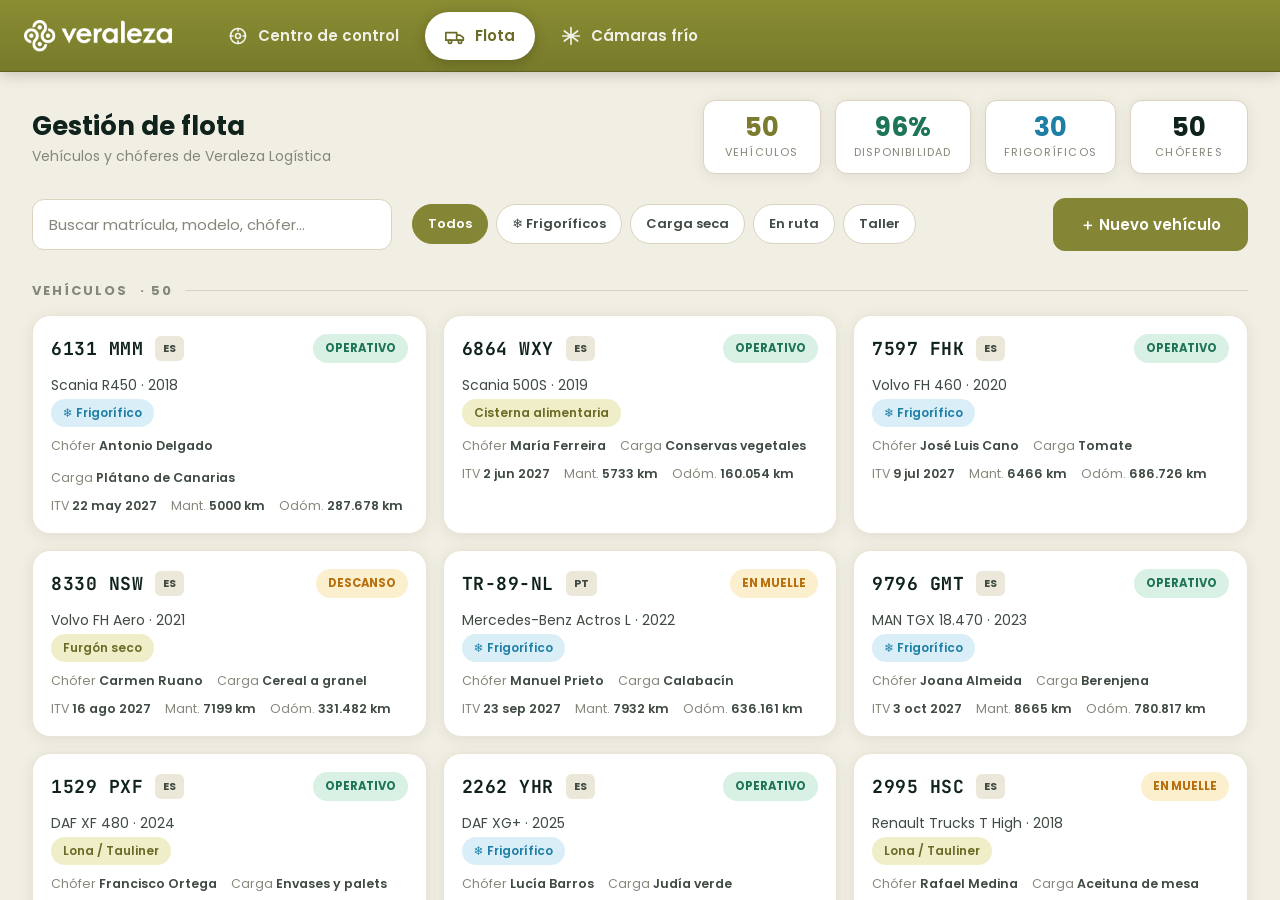
==== flota.html @ 8a2f92d0 "first commit" ====
<!doctype html>
<html lang="es">
<head>
  <meta charset="utf-8">
  <meta name="viewport" content="width=device-width, initial-scale=1">
  <title>VeraTrack · Flota</title>
  <link rel="icon" type="image/png" href="assets/img/logo.png">
  <link rel="preconnect" href="https://fonts.googleapis.com">
  <link rel="preconnect" href="https://fonts.gstatic.com" crossorigin>
  <link href="https://fonts.googleapis.com/css2?family=Poppins:wght@400;500;600;700&family=JetBrains+Mono:wght@500;600;700&display=swap" rel="stylesheet">
  <link rel="stylesheet" href="assets/css/demo.css">
</head>
<body>

  <header class="topbar">
    <a class="brand" href="index.html">
      <img class="brand-banner" src="assets/img/logoBANNER-96.png" alt="Veraleza" width="445" height="96">
    </a>
    <nav class="nav">
      <a href="index.html">
        <svg viewBox="0 0 24 24" fill="none" stroke="currentColor" stroke-width="2" stroke-linecap="round" stroke-linejoin="round"><circle cx="12" cy="12" r="9"/><circle cx="12" cy="12" r="3"/><path d="M12 3v3M12 18v3M3 12h3M18 12h3"/></svg>
        <span>Centro de control</span>
      </a>
      <a href="flota.html" class="active">
        <svg viewBox="0 0 24 24" fill="none" stroke="currentColor" stroke-width="2" stroke-linecap="round" stroke-linejoin="round"><path d="M1 8h13v9H1zM14 11h4l4 3v3h-8z"/><circle cx="6" cy="19" r="2"/><circle cx="18" cy="19" r="2"/></svg>
        <span>Flota</span>
      </a>
      <a href="camaras.html">
        <svg viewBox="0 0 24 24" fill="none" stroke="currentColor" stroke-width="2" stroke-linecap="round" stroke-linejoin="round"><path d="M12 2v20M4 6l16 12M20 6L4 18M2 12h20"/></svg>
        <span>Cámaras frío</span>
      </a>
    </nav>
  </header>

  <main class="page-body">
    <div class="page-head">
      <div>
        <h1>Gestión de flota</h1>
        <div class="sub">Vehículos y chóferes de Veraleza Logística</div>
      </div>
      <div class="spacer"></div>
      <div class="kpis">
        <div class="kpi k-brand"><div class="v" id="sTotal">–</div><div class="l">Vehículos</div></div>
        <div class="kpi k-ok"><div class="v" id="sDisp">–</div><div class="l">Disponibilidad</div></div>
        <div class="kpi k-cold"><div class="v" id="sFrigo">–</div><div class="l">Frigoríficos</div></div>
        <div class="kpi"><div class="v" id="sDrivers">–</div><div class="l">Chóferes</div></div>
      </div>
    </div>

    <div class="page-head" style="margin-bottom:8px">
      <input type="search" class="search" id="search" style="max-width:360px" placeholder="Buscar matrícula, modelo, chófer…">
      <div class="chips" id="chips" style="margin-top:0">
        <button class="chip active" data-f="all">Todos</button>
        <button class="chip" data-f="frigo">❄ Frigoríficos</button>
        <button class="chip" data-f="seco">Carga seca</button>
        <button class="chip" data-f="ruta">En ruta</button>
        <button class="chip" data-f="taller">Taller</button>
      </div>
      <div class="spacer"></div>
      <button class="btn primary" id="btnNew" style="flex:none;padding:14px 26px">＋ Nuevo vehículo</button>
    </div>

    <div class="section-title">Vehículos <span id="truckCount"></span></div>
    <div class="truck-grid" id="truckGrid"></div>

    <div class="section-title">Chóferes <span id="driverCount"></span></div>
    <div class="driver-grid" id="driverGrid"></div>
  </main>

  <!-- Modal nuevo vehículo -->
  <div class="modal-back" id="modalNew">
    <div class="modal">
      <h3>Alta de vehículo</h3>
      <div class="form-grid">
        <div class="field"><label>Matrícula</label><input id="fPlate" placeholder="0000 XXX"></div>
        <div class="field"><label>Modelo</label>
          <select id="fModel"></select>
        </div>
        <div class="field"><label>Tipo de semirremolque</label>
          <select id="fType">
            <option value="frigo">Frigorífico</option>
            <option value="lona">Lona / Tauliner</option>
            <option value="furgon">Furgón seco</option>
            <option value="cisterna">Cisterna alimentaria</option>
          </select>
        </div>
        <div class="field"><label>Chófer asignado</label><select id="fDriver"></select></div>
        <div class="field full"><label>Carga habitual</label><input id="fCargo" placeholder="Cítricos, plátano, tomate…"></div>
      </div>
      <div class="actions">
        <button class="btn" id="btnCancel">Cancelar</button>
        <button class="btn primary" id="btnSave">Guardar vehículo</button>
      </div>
    </div>
  </div>

  <!-- Modal detalle vehículo -->
  <div class="modal-back" id="modalDetail">
    <div class="modal" id="modalDetailBody"></div>
  </div>

  <div class="toast" id="toast"></div>

  <script src="assets/js/data.js"></script>
  <script src="assets/js/flota.js"></script>
</body>
</html>
---- assets/css/demo.css ----
/* ══════════════════════════════════════════════════════════════
   VeraTrack DEMO FERIA — Sistema de diseño (tema claro)
   Paleta corporativa Veraleza · blancos, cremas y verdes
   ══════════════════════════════════════════════════════════════ */

:root {
  /* Marca Veraleza */
  --olive-700: #6A6B27;
  --olive-600: #7A7B2E;
  --olive-500: #848635;
  --olive-400: #A8AA5F;
  --olive-300: #C6C98A;
  --olive-200: #DDE1B2;
  --olive-100: #EFEEC8;
  --verde-app: #8E8B30;          /* verde original de VeraTrack */
  --cream-50:  #FCFBF7;
  --cream-100: #F5F2E8;
  --cream-200: #EBE7D9;
  --cream-300: #D8D3C2;

  /* Verdes Veraleza (gama fría) */
  --vera-900: #0E3D30;
  --vera-700: #1E7556;
  --vera-500: #3AAE83;
  --vera-200: #C9ECDD;
  --vera-100: #E5F5EC;

  /* Superficies claras (mismos nombres que el tema original) */
  --bg-0: #F1EEE3;               /* fondo de página (crema) */
  --bg-1: #FFFFFF;               /* tarjetas */
  --bg-2: #FAF8F0;               /* sub-superficies */
  --bg-3: #ECE8DA;               /* hover / pistas de gauge */
  --line: #EAE5D6;
  --line-strong: #D9D3C0;

  --text: #10221C;
  --text-2: #3E4A42;
  --text-3: #83887A;

  /* Semánticos (paleta VeraFact) */
  --ok:      #1E7556;
  --ok-soft: #D9F0E4;
  --warn:      #B8700F;
  --warn-soft: #FCEFCE;
  --err:      #B0342C;
  --err-soft: #FADBDB;
  --info:      #1F5F8B;
  --info-soft: #DEEEFA;
  --cold:      #1E7FA6;
  --cold-soft: #D9EEF7;

  --r-sm: 8px;  --r: 12px;  --r-lg: 18px;  --r-pill: 999px;
  --sh-card: 0 2px 14px rgba(70, 51, 31, .09);
  --sh-pop:  0 14px 44px rgba(70, 51, 31, .22);

  --font: 'Poppins', system-ui, sans-serif;
  --mono: 'JetBrains Mono', ui-monospace, Consolas, monospace;

  --topbar-h: 72px;
}

* { margin: 0; padding: 0; box-sizing: border-box; }
html, body { height: 100%; }
body {
  font-family: var(--font);
  background: var(--bg-0);
  color: var(--text);
  overflow: hidden;
  -webkit-tap-highlight-color: transparent;
  user-select: none;
}
button { font-family: inherit; cursor: pointer; }

/* ══════════ Barra superior (verde corporativo, como VeraTrack) ══════════ */
.topbar {
  height: var(--topbar-h);
  display: flex; align-items: center; gap: 24px;
  padding: 0 24px;
  background: linear-gradient(180deg, #8B8D33, #767A2A);
  border-bottom: 1px solid #5F6222;
  box-shadow: 0 2px 14px rgba(70, 60, 20, .25);
  position: relative; z-index: 1200;
}
.brand { display: flex; align-items: center; text-decoration: none; }
.brand .brand-banner {
  height: 32px; width: auto;
  filter: brightness(0) invert(1);   /* logo corporativo en blanco sobre la barra verde */
}

.nav { display: flex; gap: 6px; margin-left: 12px; }
.nav a {
  display: flex; align-items: center; gap: 10px;
  padding: 12px 20px; border-radius: var(--r-pill);
  color: rgba(255,255,255,.88); text-decoration: none;
  font-size: 15px; font-weight: 600;
  transition: background .25s, color .25s;
  min-height: 48px;
}
.nav a svg { width: 20px; height: 20px; flex: none; }
.nav a:hover { background: rgba(255,255,255,.16); color: #fff; }
.nav a.active {
  background: #fff; color: var(--olive-700);
  box-shadow: 0 2px 12px rgba(40, 40, 10, .28);
}

.topbar-right { margin-left: auto; display: flex; align-items: center; gap: 18px; }
.live-pill {
  display: flex; align-items: center; gap: 10px;
  padding: 10px 18px; border-radius: var(--r-pill);
  background: rgba(255,255,255,.16); border: 1px solid rgba(255,255,255,.35);
  font-size: 13px; font-weight: 700; letter-spacing: 1.5px; color: #fff;
}
.live-dot { width: 10px; height: 10px; border-radius: 50%; background: #8FE7B8; animation: pulse 1.6s infinite; }
@keyframes pulse {
  0%   { box-shadow: 0 0 0 0 rgba(143,231,184,.6); }
  70%  { box-shadow: 0 0 0 10px rgba(143,231,184,0); }
  100% { box-shadow: 0 0 0 0 rgba(143,231,184,0); }
}
.clock { font-family: var(--mono); font-size: 20px; font-weight: 600; color: rgba(255,255,255,.92); min-width: 96px; text-align: right; }

/* ══════════ KPIs ══════════ */
.kpis { display: flex; gap: 14px; }
.kpi {
  min-width: 118px; padding: 12px 18px;
  background: var(--bg-1); border: 1px solid var(--line-strong);
  border-radius: var(--r); text-align: center;
  box-shadow: var(--sh-card);
}
.kpi .v { font-size: 26px; font-weight: 700; font-variant-numeric: tabular-nums; line-height: 1.1; color: var(--text); }
.kpi .l { font-size: 11px; color: var(--text-3); text-transform: uppercase; letter-spacing: 1.2px; margin-top: 2px; }
.kpi.k-ok .v { color: var(--ok); }
.kpi.k-warn .v { color: var(--warn); }
.kpi.k-err .v { color: var(--err); }
.kpi.k-cold .v { color: var(--cold); }
.kpi.k-brand .v { color: var(--olive-600); }

/* KPIs dentro de la barra verde: tarjetas blancas sólidas con valores intensos */
.topbar .kpi {
  background: #fff; border-color: rgba(60, 60, 20, .25);
  box-shadow: 0 2px 10px rgba(40, 40, 10, .28);
  padding: 9px 18px; min-width: 112px;
}
.topbar .kpi .l { color: #6E7263; }

/* ══════════ Layout mapa ══════════ */
.map-wrap { position: relative; height: calc(100dvh - var(--topbar-h)); }
#map { position: absolute; inset: 0; background: var(--bg-0); }
.leaflet-container { font-family: var(--font); background: #AAD3DF; }   /* agua OSM */

/* Clusters de vehículos (mismo estilo que VeraTrack) */
.leaflet-cluster-icon .cluster-wrap { position: relative; display: inline-block; }
.leaflet-cluster-icon .cluster-badge {
  width: 32px; height: 32px; line-height: 32px;
  border-radius: 50%; text-align: center;
  font-weight: 600; font-size: 14px; color: #fff;
  background: var(--verde-app);
  box-shadow: 0 2px 6px rgba(0, 0, 0, .25);
  border: 2px solid rgba(255, 255, 255, .85);
  box-sizing: border-box;
}
.leaflet-cluster-icon .cluster-alert {
  position: absolute; top: -6px; right: -6px;
  width: 18px; height: 18px; line-height: 18px;
  border-radius: 50%; text-align: center;
  background: #dc3545; color: #fff;
  font-weight: 800; font-size: 12px;
  box-shadow: 0 1px 4px rgba(0, 0, 0, .35);
}
.leaflet-control-attribution { background: rgba(255,255,255,.75) !important; color: var(--text-3) !important; }
.leaflet-control-attribution a { color: var(--text-2) !important; }
.leaflet-control-zoom a {
  background: #fff !important; color: var(--text) !important;
  border-color: var(--line-strong) !important;
  width: 44px !important; height: 44px !important; line-height: 44px !important; font-size: 22px !important;
}
/* dejar sitio al panel lateral flotante */
.leaflet-bottom.leaflet-left { left: 404px; }
@media (max-width: 760px) { .leaflet-bottom.leaflet-left { left: 0; } }

/* Panel lateral flotante */
.side-panel {
  position: absolute; top: 20px; left: 20px; bottom: 20px;
  width: 384px; z-index: 1000;
  display: flex; flex-direction: column;
  /* Opaco a propósito: un backdrop-filter aquí obliga al navegador a volver a
     desenfocar el mapa en CADA fotograma mientras los camiones se mueven. */
  background: #FDFCF7;
  border: 1px solid var(--line-strong);
  border-radius: var(--r-lg);
  box-shadow: var(--sh-card);
  overflow: hidden;
  transition: transform .35s ease;
}
.side-panel.hidden { transform: translateX(calc(-100% - 28px)); }
.panel-head { padding: 18px 18px 12px; border-bottom: 1px solid var(--line); }
.panel-title { display: flex; align-items: baseline; justify-content: space-between; margin-bottom: 12px; }
.panel-title h2 { font-size: 17px; font-weight: 700; }
.panel-title .count { font-size: 13px; color: var(--text-3); font-weight: 500; }
.search {
  width: 100%; padding: 13px 16px;
  background: var(--bg-1); border: 1px solid var(--line-strong); border-radius: var(--r);
  color: var(--text); font-family: inherit; font-size: 15px; outline: none;
}
.search::placeholder { color: var(--text-3); }
.search:focus { border-color: var(--olive-500); box-shadow: 0 0 0 3px rgba(132,134,53,.15); }

.chips { display: flex; gap: 8px; margin-top: 12px; flex-wrap: wrap; }
.chip {
  padding: 9px 15px; border-radius: var(--r-pill);
  background: var(--bg-1); border: 1px solid var(--line-strong);
  color: var(--text-2); font-size: 13px; font-weight: 600;
  min-height: 40px;
  transition: all .2s;
}
.chip:hover { color: var(--text); border-color: var(--olive-400); }
.chip.active { background: var(--olive-500); border-color: var(--olive-500); color: #fff; }
.chip.chip-alert.active { background: var(--err); border-color: var(--err); }

.vlist { flex: 1; overflow-y: auto; padding: 10px; }
.vlist::-webkit-scrollbar { width: 8px; }
.vlist::-webkit-scrollbar-thumb { background: var(--cream-300); border-radius: 4px; }

.vcard {
  position: relative;
  display: grid; grid-template-columns: 44px 1fr auto; gap: 12px; align-items: center;
  padding: 13px 14px; margin-bottom: 8px;
  background: var(--bg-1); border: 1px solid var(--line);
  border-radius: var(--r); cursor: pointer;
  transition: border-color .2s, background .2s;
}
.vcard:hover { border-color: var(--olive-400); background: var(--cream-50); }
.vcard.selected { border-color: var(--olive-500); background: var(--cream-50); box-shadow: 0 0 0 1px var(--olive-500); }
.vcard.alerting { border-color: rgba(176,52,44,.55); }
/* El halo late con opacity (se compone en GPU) en vez de con box-shadow,
   que obligaría a repintar la tarjeta en cada fotograma, siempre. */
.vcard.alerting::after {
  content: ''; position: absolute; inset: -4px; z-index: -1;
  border-radius: 16px; background: rgba(176,52,44,.18);
  pointer-events: none; animation: cardAlert 1.4s infinite;
}
@keyframes cardAlert { 0%, 100% { opacity: 0; } 50% { opacity: 1; } }
.vcard .vicon {
  width: 44px; height: 44px; border-radius: 12px;
  display: flex; align-items: center; justify-content: center;
  background: var(--cream-100); font-size: 20px;
}
.vcard .vicon svg { width: 26px; height: 26px; }
.vcard .vmain { min-width: 0; }
.vcard .vplate { font-family: var(--mono); font-weight: 700; font-size: 15px; letter-spacing: .5px; }
.vcard .vsub { font-size: 12px; color: var(--text-3); white-space: nowrap; overflow: hidden; text-overflow: ellipsis; }
.vcard .vdata { text-align: right; }
.vcard .vspeed { font-size: 17px; font-weight: 700; font-variant-numeric: tabular-nums; }
.vcard .vspeed small { font-size: 11px; color: var(--text-3); font-weight: 500; }
.vcard .vtemp { font-size: 12.5px; font-weight: 600; font-variant-numeric: tabular-nums; color: var(--cold); }
.vcard .vtemp.hot { color: var(--err); }
.vcard .vstopped { font-size: 12px; color: var(--text-3); font-weight: 600; }

/* Marcadores de vehículo — el furgón de perfil de VeraTrack.
   (posición interpolada por JS, sin transition CSS)
   Verde = en ruta (contacto dado) · rojo = parado o en alerta, igual que en la
   app real; la alerta añade la insignia "!" y el latido rojo. */
.veh-marker { will-change: transform; }
.veh-marker .veh-face {
  width: 100%; height: 100%;
  transform-origin: center bottom;
  transition: transform .35s ease;   /* el volteo al cambiar de sentido */
}
.veh-marker .veh-img {
  width: 100%; height: 100%;
  background: url(../img/van-verde.png) center/contain no-repeat;
}
.veh-marker.stopped .veh-img,
.veh-marker.alert   .veh-img { background-image: url(../img/van-rojo.png); }
/* Sin filter en el estado normal: un drop-shadow sobre 50 iconos que se mueven
   15 veces por segundo obliga a re-rasterizar cada uno en cada fotograma.
   Se mantiene solo en alerta y en el seleccionado, 1-3 furgones como mucho. */
.veh-marker.alert .veh-img { filter: drop-shadow(0 0 5px rgba(176,52,44,.9)); }
.veh-marker.sel   .veh-img { filter: drop-shadow(0 2px 4px rgba(45, 40, 15, .55)); }
.veh-marker .ring {
  position: absolute; left: 50%; bottom: 0;
  width: 44px; height: 44px; margin: 0 0 -22px -22px;
  border-radius: 50%; border: 2px solid var(--err); opacity: 0;
}
.veh-marker.alert .ring { animation: ringPulse 1.4s infinite; }
@keyframes ringPulse {
  0% { transform: scale(.45); opacity: .9; }
  100% { transform: scale(1.25); opacity: 0; }
}
/* Insignia de alerta, como en VeraTrack (siempre en el DOM, oculta si no toca:
   así el HTML del icono es constante y basta con cambiarle la clase) */
.veh-marker .veh-badge {
  display: none;
  position: absolute; top: -7px; right: -7px;
  width: 16px; height: 16px; line-height: 15px;
  border-radius: 50%; text-align: center;
  background: #dc3545; color: #fff;
  font-weight: 800; font-size: 11px;
  box-shadow: 0 1px 3px rgba(0, 0, 0, .35);
}
.veh-marker.alert .veh-badge { display: block; }

/* Popup Leaflet */
.leaflet-popup-content-wrapper {
  background: #fff; color: var(--text);
  border: 1px solid var(--line-strong); border-radius: var(--r);
  box-shadow: var(--sh-pop); font-family: var(--font);
}
.leaflet-popup-tip { background: #fff; }
.leaflet-popup-content { margin: 14px 16px; }

/* Ficha de vehículo (drawer inferior derecha) */
.veh-detail {
  position: absolute; right: 20px; bottom: 20px; z-index: 1000;
  width: 400px; max-height: calc(100% - 40px);
  background: #FDFCF7;                       /* opaco: ver nota en .side-panel */
  border: 1px solid var(--line-strong); border-radius: var(--r-lg);
  box-shadow: var(--sh-pop);
  overflow: hidden auto;
  transform: translateY(calc(100% + 28px)); transition: transform .35s ease;
}
.veh-detail.open { transform: translateY(0); }
.vd-head { display: flex; align-items: center; gap: 14px; padding: 18px 20px 14px; border-bottom: 1px solid var(--line); }
.vd-plate { font-family: var(--mono); font-size: 22px; font-weight: 700; letter-spacing: 1px; }
.vd-flag { font-size: 11px; font-weight: 700; padding: 4px 8px; border-radius: 6px; background: var(--cream-200); color: var(--text-2); }
.vd-state { margin-left: auto; font-size: 12.5px; font-weight: 700; padding: 7px 13px; border-radius: var(--r-pill); }
.vd-state.ok { background: var(--ok-soft); color: var(--ok); }
.vd-state.stop { background: var(--cream-200); color: var(--text-2); }
.vd-state.alert { background: var(--err-soft); color: var(--err); }
.vd-close {
  background: var(--cream-200); border: none; color: var(--text-2);
  width: 40px; height: 40px; border-radius: 50%; font-size: 18px;
}
.vd-body { padding: 16px 20px 20px; }
.vd-grid { display: grid; grid-template-columns: 1fr 1fr; gap: 10px; margin-bottom: 14px; }
.vd-cell { background: var(--bg-2); border: 1px solid var(--line); border-radius: var(--r); padding: 12px 14px; }
.vd-cell .l { font-size: 10.5px; color: var(--text-3); text-transform: uppercase; letter-spacing: 1px; }
.vd-cell .v { font-size: 19px; font-weight: 700; font-variant-numeric: tabular-nums; margin-top: 2px; }
.vd-cell .v small { font-size: 12px; color: var(--text-3); font-weight: 500; white-space: nowrap; }
.vd-cell.wide { grid-column: 1 / -1; }
.vd-cell .v.cold { color: var(--cold); } .vd-cell .v.hot { color: var(--err); }
.vd-spark { width: 100%; height: 56px; margin-top: 6px; }
.vd-actions { display: flex; gap: 10px; }
.btn {
  flex: 1; display: flex; align-items: center; justify-content: center; gap: 9px;
  padding: 14px 18px; border-radius: var(--r); border: 1px solid var(--line-strong);
  background: var(--bg-1); color: var(--text); font-size: 15px; font-weight: 600;
  min-height: 50px; transition: all .2s;
}
.btn:hover { border-color: var(--olive-400); }
.btn.primary { background: var(--olive-500); border-color: var(--olive-500); color: #fff; }
.btn.primary:hover { background: var(--olive-600); }
.btn.primary.following { background: var(--err); border-color: var(--err); }

/* Feed de eventos */
.event-feed {
  position: absolute; right: 20px; top: 20px; z-index: 999;
  width: 400px; max-height: 42%;
  display: flex; flex-direction: column; gap: 8px;
  pointer-events: none;
}
.event {
  display: flex; gap: 12px; align-items: flex-start;
  padding: 13px 16px; border-radius: var(--r);
  background: #FDFCF7;                       /* opaco: ver nota en .side-panel */
  border: 1px solid var(--line-strong);
  box-shadow: var(--sh-card);
  font-size: 13.5px; line-height: 1.4;
  animation: eventIn .4s ease;
  pointer-events: auto;
}
@keyframes eventIn { from { opacity: 0; transform: translateX(30px); } }
.event .dot { width: 9px; height: 9px; border-radius: 50%; margin-top: 5px; flex: none; }
.event.info .dot { background: var(--info); }
.event.ok .dot { background: var(--ok); }
.event.alert .dot { background: var(--err); box-shadow: 0 0 8px rgba(176,52,44,.7); }
.event.alert { border-color: rgba(176,52,44,.45); background: #FFF7F6; }
.event .etime { margin-left: auto; font-family: var(--mono); font-size: 11px; color: var(--text-3); flex: none; }

/* Botón replegar panel */
.panel-toggle {
  position: absolute; top: 20px; left: 20px; z-index: 1001;
  width: 48px; height: 48px; border-radius: 50%;
  background: var(--olive-500); border: none; color: #fff; font-size: 20px;
  box-shadow: var(--sh-card);
  opacity: 0; pointer-events: none; transition: opacity .3s;
}
.panel-toggle.show { opacity: 1; pointer-events: auto; }

/* Pantalla de carga */
.loader {
  position: fixed; inset: 0; z-index: 3000;
  background: var(--cream-100);
  display: flex; flex-direction: column; align-items: center; justify-content: center; gap: 26px;
  transition: opacity .6s;
}
.loader.done { opacity: 0; pointer-events: none; }
.loader img { height: 88px; animation: loaderSpin 2.4s ease-in-out infinite; }
@keyframes loaderSpin { 50% { transform: rotate(180deg) scale(1.06); } }
.loader .ltxt { font-size: 15px; color: var(--text-2); letter-spacing: 2px; text-transform: uppercase; }
.loader .lbar { width: 280px; height: 6px; background: var(--cream-300); border-radius: 3px; overflow: hidden; }
.loader .lbar i { display: block; height: 100%; width: 0%; background: var(--olive-500); border-radius: 3px; transition: width .3s; }

/* ══════════ Páginas de contenido (flota / cámaras) ══════════ */
.page-body {
  height: calc(100dvh - var(--topbar-h));
  overflow-y: auto;
  padding: 28px 32px 48px;
}
.page-body::-webkit-scrollbar { width: 10px; }
.page-body::-webkit-scrollbar-thumb { background: var(--cream-300); border-radius: 5px; }

.page-head { display: flex; align-items: center; gap: 20px; margin-bottom: 24px; flex-wrap: wrap; }
.page-head h1 { font-size: 26px; font-weight: 700; }
.page-head .sub { color: var(--text-3); font-size: 14px; }
.page-head .spacer { flex: 1; }

.section-title {
  font-size: 13px; font-weight: 700; letter-spacing: 2px; text-transform: uppercase;
  color: var(--text-3); margin: 30px 0 14px;
  display: flex; align-items: center; gap: 12px;
}
.section-title::after { content: ''; flex: 1; height: 1px; background: var(--line-strong); }

/* Tarjetas flota */
.truck-grid { display: grid; grid-template-columns: repeat(auto-fill, minmax(330px, 1fr)); gap: 16px; }
.truck-card {
  background: var(--bg-1); border: 1px solid var(--line);
  border-radius: var(--r-lg); padding: 18px;
  box-shadow: var(--sh-card);
  cursor: pointer; transition: border-color .2s, transform .2s, box-shadow .2s;
}
.truck-card:hover { border-color: var(--olive-400); transform: translateY(-2px); box-shadow: 0 6px 22px rgba(70,51,31,.14); }
.tc-top { display: flex; align-items: center; gap: 12px; margin-bottom: 12px; }
.tc-plate { font-family: var(--mono); font-size: 18px; font-weight: 700; letter-spacing: .5px; }
.tc-badge {
  margin-left: auto; font-size: 11.5px; font-weight: 700;
  padding: 6px 12px; border-radius: var(--r-pill);
}
.tc-badge.ok { background: var(--ok-soft); color: var(--ok); }
.tc-badge.stop { background: var(--warn-soft); color: var(--warn); }
.tc-badge.taller { background: var(--err-soft); color: var(--err); }
.tc-model { font-size: 14px; color: var(--text-2); margin-bottom: 3px; }
.tc-meta { font-size: 12.5px; color: var(--text-3); display: flex; gap: 14px; flex-wrap: wrap; margin-top: 10px; }
.tc-meta b { color: var(--text-2); font-weight: 600; }
.tc-type {
  display: inline-flex; align-items: center; gap: 7px;
  font-size: 12px; font-weight: 600; color: var(--olive-700);
  background: var(--olive-100); border-radius: var(--r-pill); padding: 5px 12px;
}
.tc-type.frio { color: var(--cold); background: var(--cold-soft); }

/* Tarjetas chóferes */
.driver-grid { display: grid; grid-template-columns: repeat(auto-fill, minmax(350px, 1fr)); gap: 16px; }
.driver-card {
  background: var(--bg-1); border: 1px solid var(--line); border-radius: var(--r-lg);
  padding: 18px; display: flex; gap: 14px; align-items: center;
  box-shadow: var(--sh-card);
  cursor: pointer; transition: border-color .2s;
}
.driver-card:hover { border-color: var(--olive-400); }
.avatar {
  width: 54px; height: 54px; border-radius: 50%; flex: none;
  display: flex; align-items: center; justify-content: center;
  font-weight: 700; font-size: 18px; color: #fff;
}
.driver-card .dmain { min-width: 0; flex: 1; }
.driver-card .dname { font-weight: 600; font-size: 15.5px; }
.driver-card .dsub { font-size: 12px; color: var(--text-3); margin-top: 2px; white-space: nowrap; overflow: hidden; text-overflow: ellipsis; }
.driver-card .dstate { font-size: 11.5px; font-weight: 700; padding: 5px 11px; border-radius: var(--r-pill); flex: none; }
.driver-card .dstate.ok { background: var(--ok-soft); color: var(--ok); }
.driver-card .dstate.rest { background: var(--warn-soft); color: var(--warn); }
.driver-card .dstate.off { background: var(--cream-200); color: var(--text-2); }

/* Tabla genérica */
.tbl { width: 100%; border-collapse: collapse; background: var(--bg-1); border: 1px solid var(--line); border-radius: var(--r-lg); overflow: hidden; }
.tbl th { text-align: left; font-size: 11.5px; text-transform: uppercase; letter-spacing: 1px; color: var(--text-3); padding: 14px 16px; border-bottom: 1px solid var(--line-strong); }
.tbl td { padding: 13px 16px; font-size: 14px; border-bottom: 1px solid var(--line); }

/* Modal */
.modal-back {
  position: fixed; inset: 0; z-index: 2000;
  background: rgba(60, 55, 30, .38); backdrop-filter: blur(6px);
  display: flex; align-items: center; justify-content: center;
  opacity: 0; pointer-events: none; transition: opacity .3s;
}
.modal-back.open { opacity: 1; pointer-events: auto; }
.modal {
  width: min(560px, 92vw); max-height: 88dvh; overflow-y: auto;
  background: var(--bg-1); border: 1px solid var(--line-strong);
  border-radius: var(--r-lg); box-shadow: var(--sh-pop);
  padding: 26px 28px;
  transform: translateY(24px) scale(.97); transition: transform .3s;
}
.modal-back.open .modal { transform: none; }
.modal h3 { font-size: 20px; margin-bottom: 18px; }
.form-grid { display: grid; grid-template-columns: 1fr 1fr; gap: 14px; }
.form-grid .full { grid-column: 1 / -1; }
.field label { display: block; font-size: 12px; color: var(--text-3); margin-bottom: 6px; font-weight: 600; }
.field input, .field select {
  width: 100%; padding: 13px 14px; font-family: inherit; font-size: 15px;
  background: var(--cream-50); color: var(--text);
  border: 1px solid var(--line-strong); border-radius: var(--r); outline: none;
}
.field input:focus, .field select:focus { border-color: var(--olive-500); box-shadow: 0 0 0 3px rgba(132,134,53,.15); }
.modal .actions { display: flex; gap: 12px; margin-top: 22px; }

/* Toast */
.toast {
  position: fixed; bottom: 28px; left: 50%; transform: translate(-50%, 90px);
  z-index: 2500; padding: 15px 26px; border-radius: var(--r-pill);
  background: var(--olive-600); color: #fff; font-weight: 600; font-size: 15px;
  box-shadow: var(--sh-pop); transition: transform .35s ease;
}
.toast.show { transform: translate(-50%, 0); }

/* ══════════ Cámaras frigoríficas ══════════ */
.cam-grid { display: grid; grid-template-columns: repeat(auto-fill, minmax(370px, 1fr)); gap: 18px; }
.cam-card {
  background: var(--bg-1); border: 1px solid var(--line);
  border-radius: var(--r-lg); padding: 20px;
  box-shadow: var(--sh-card);
  position: relative; overflow: hidden;
  transition: border-color .3s;
}
.cam-card.warn { border-color: rgba(184,112,15,.5); }
.cam-card.alert { border-color: rgba(176,52,44,.6); }
/* Late con opacity (GPU) en lugar de con box-shadow (repintado continuo) */
.cam-card.alert::before {
  content: ''; position: absolute; inset: 0; z-index: 0;
  border-radius: inherit; background: rgba(176,52,44,.10);
  pointer-events: none; animation: camAlert 1.6s infinite;
}
.cam-card > * { position: relative; z-index: 1; }
@keyframes camAlert { 0%, 100% { opacity: 0; } 50% { opacity: 1; } }
.cam-head { display: flex; align-items: flex-start; gap: 10px; margin-bottom: 6px; }
.cam-name { font-size: 16.5px; font-weight: 700; line-height: 1.25; }
.cam-zone { font-size: 12px; color: var(--text-3); }
.cam-state { margin-left: auto; font-size: 11px; font-weight: 700; letter-spacing: 1px; padding: 6px 12px; border-radius: var(--r-pill); flex: none; }
.cam-state.ok { background: var(--ok-soft); color: var(--ok); }
.cam-state.warn { background: var(--warn-soft); color: var(--warn); }
.cam-state.alert { background: var(--err-soft); color: var(--err); }

.cam-main { display: flex; align-items: center; gap: 20px; margin: 14px 0 8px; }
.gauge { position: relative; width: 128px; height: 128px; flex: none; }
.gauge svg { transform: rotate(-90deg); }
.gauge .gv {
  position: absolute; inset: 0; display: flex; flex-direction: column;
  align-items: center; justify-content: center;
}
.gauge .gt { font-size: 25px; font-weight: 700; font-variant-numeric: tabular-nums; line-height: 1; }
.gauge .gs { font-size: 10.5px; color: var(--text-3); margin-top: 4px; }
.cam-side { flex: 1; display: grid; gap: 9px; }
.cam-row { display: flex; justify-content: space-between; font-size: 13px; }
.cam-row .k { color: var(--text-3); }
.cam-row .v { font-weight: 600; font-variant-numeric: tabular-nums; }
.cam-row .v.ok { color: var(--ok); } .cam-row .v.warn { color: var(--warn); } .cam-row .v.err { color: var(--err); }
.cam-chart { width: 100%; height: 74px; margin-top: 10px; }
.cam-foot { display: flex; align-items: center; gap: 10px; margin-top: 12px; font-size: 12px; color: var(--text-3); }
.cam-foot .comp { display: flex; align-items: center; gap: 7px; font-weight: 600; }
.comp-dot { position: relative; width: 8px; height: 8px; border-radius: 50%; background: var(--cream-300); flex: none; }
.comp-dot.on { background: var(--vera-500); box-shadow: 0 0 6px rgba(58,174,131,.7); }
.comp-dot.on::after {
  content: ''; position: absolute; inset: 0; border-radius: 50%;
  box-shadow: 0 0 0 3px rgba(58,174,131,.45);
  animation: dotPulse 2s infinite;
}
/* transform + opacity: se compone en GPU, no repinta */
@keyframes dotPulse {
  0%   { transform: scale(.6); opacity: .9; }
  100% { transform: scale(1.7); opacity: 0; }
}

.alert-banner {
  display: none; align-items: center; gap: 14px;
  background: var(--err-soft); border: 1px solid rgba(176,52,44,.45);
  border-radius: var(--r); padding: 15px 20px; margin-bottom: 20px;
  font-size: 15px; font-weight: 600; color: #7C231D;
}
.alert-banner.show { display: flex; animation: eventIn .4s ease; }
.alert-banner .icon { font-size: 22px; color: var(--err); }

.alert-log { background: var(--bg-1); border: 1px solid var(--line); border-radius: var(--r-lg); overflow: hidden; box-shadow: var(--sh-card); }
.alert-log .row { display: flex; gap: 14px; align-items: center; padding: 13px 18px; border-bottom: 1px solid var(--line); font-size: 13.5px; }
.alert-log .row:last-child { border-bottom: none; }
.alert-log .tm { font-family: var(--mono); font-size: 12px; color: var(--text-3); flex: none; width: 62px; }

/* Responsive básico */
@media (max-width: 1100px) {
  .kpis { display: none; }
  .side-panel { width: 320px; }
  .veh-detail, .event-feed { width: 330px; }
}
@media (max-width: 760px) {
  .topbar { gap: 10px; padding: 0 14px; }
  .brand .brand-sub { display: none; }
  .nav a span { display: none; }
  .side-panel { left: 10px; right: 10px; width: auto; bottom: auto; max-height: 46%; }
  .event-feed { display: none; }
  .veh-detail { left: 10px; right: 10px; width: auto; }
  .page-body { padding: 18px 14px 40px; }
}
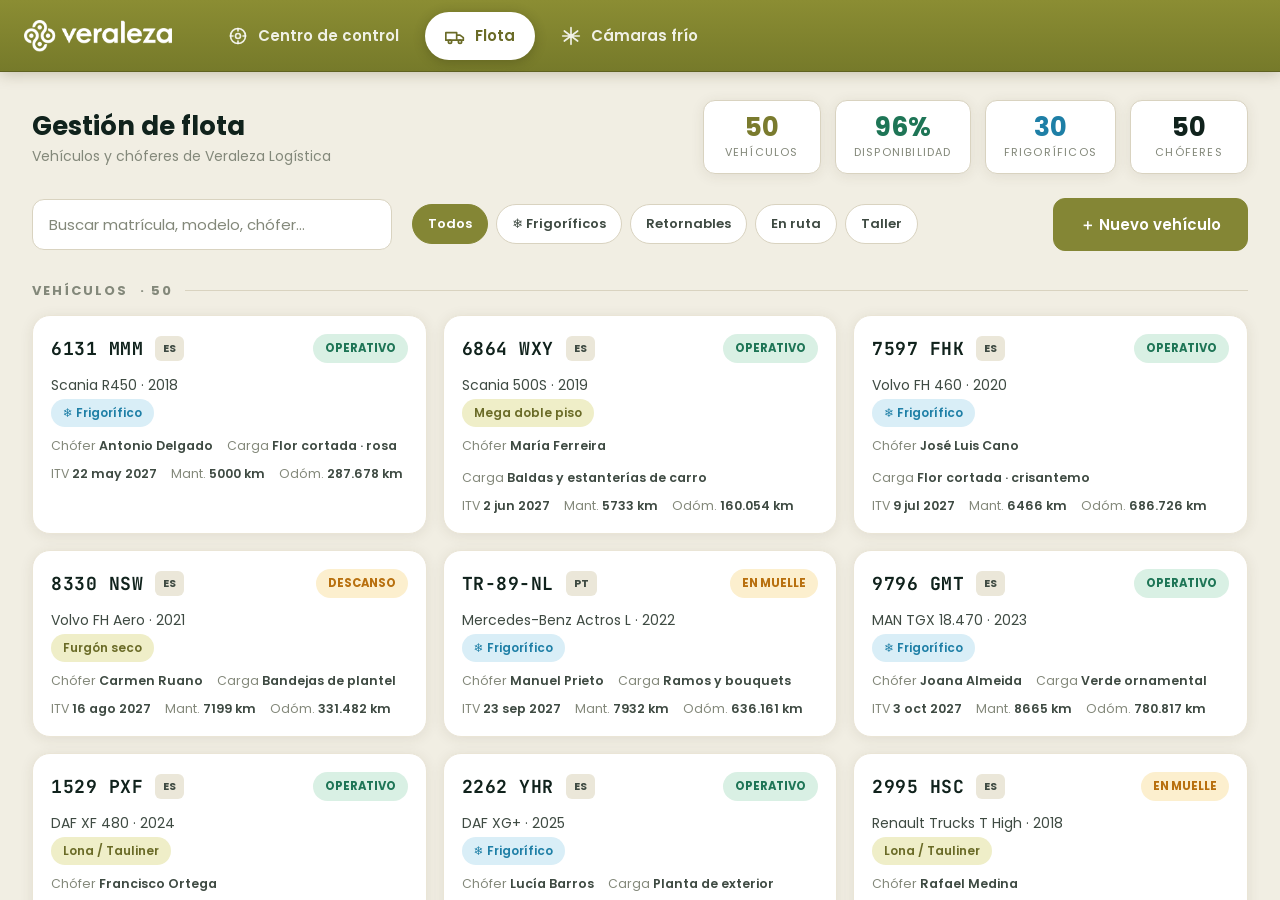
==== commit 6c7596d2: "Implementar trackeador automático y actualizar descripciones de cámaras y tipos de semirremolque" ====
--- a/flota.html
+++ b/flota.html
@@ -52,7 +52,7 @@
       <div class="chips" id="chips" style="margin-top:0">
         <button class="chip active" data-f="all">Todos</button>
         <button class="chip" data-f="frigo">❄ Frigoríficos</button>
-        <button class="chip" data-f="seco">Carga seca</button>
+        <button class="chip" data-f="seco">Retornables</button>
         <button class="chip" data-f="ruta">En ruta</button>
         <button class="chip" data-f="taller">Taller</button>
       </div>
@@ -79,13 +79,13 @@
         <div class="field"><label>Tipo de semirremolque</label>
           <select id="fType">
             <option value="frigo">Frigorífico</option>
+            <option value="mega">Mega doble piso</option>
             <option value="lona">Lona / Tauliner</option>
             <option value="furgon">Furgón seco</option>
-            <option value="cisterna">Cisterna alimentaria</option>
           </select>
         </div>
         <div class="field"><label>Chófer asignado</label><select id="fDriver"></select></div>
-        <div class="field full"><label>Carga habitual</label><input id="fCargo" placeholder="Cítricos, plátano, tomate…"></div>
+        <div class="field full"><label>Carga habitual</label><input id="fCargo" placeholder="Flor cortada, planta en maceta, retornables…"></div>
       </div>
       <div class="actions">
         <button class="btn" id="btnCancel">Cancelar</button>
--- a/assets/css/demo.css
+++ b/assets/css/demo.css
@@ -177,6 +177,69 @@
 .leaflet-bottom.leaflet-left { left: 404px; }
 @media (max-width: 760px) { .leaflet-bottom.leaflet-left { left: 0; } }
 
+/* ══════════ Vista de satélite ══════════
+   El fondo del contenedor se ve mientras cargan los tiles y por debajo del
+   mar: el azul claro de OSM canta demasiado bajo una foto aérea. */
+.leaflet-container.base-sat { background: #0A1721; }
+
+/* Las carreteras se dejan tal cual las sirve Esri. Aquí hubo un
+   filter: contrast() sobre esa capa para darles más punch y hubo que
+   quitarlo: medido con los camiones moviéndose, pasaba de 1 a 48 fotogramas
+   de cada 240 por encima de 20 ms — un 20 % de tirones. Lo mismo la otra
+   idea, pintar la capa de carreteras dos veces para opacarlas (37 de 240).
+   Sobre la foto ya destacan solas: las autovías van en naranja y las
+   nacionales en blanco, que es justo lo que no tiene el terreno.
+
+   Los rótulos de ciudades van a media opacidad (se pone en main.js, con la
+   capa): orientan, pero sin que sus líneas de provincia compitan con las vías. */
+
+/* Sobre la foto, el verde del furgón se confunde con el campo (el rojo de
+   parado/alerta no: contra este terreno canta solo). Así que en satélite el
+   cuerpo va en azul — `van-azul.png` es el mismo furgón de la app con el tono
+   girado y el logo intacto en blanco; en la vista Mapa se sigue usando el
+   verde de siempre.
+
+   Se cambia la imagen y no se recolorea con `filter: hue-rotate()`: eso
+   obligaría a re-rasterizar los 50 iconos en cada fotograma mientras ruedan
+   (misma razón que la nota de .veh-marker más abajo). Un PNG distinto no
+   cuesta nada.
+
+   El rojo se vuelve a poner después y con más peso: si no, esta regla, que
+   lleva una clase más, se lo comería. */
+.leaflet-container.base-sat .veh-marker .veh-img { background-image: url(../img/van-azul.png); }
+.leaflet-container.base-sat .veh-marker.stopped .veh-img,
+.leaflet-container.base-sat .veh-marker.alert   .veh-img { background-image: url(../img/van-rojo.png); }
+
+/* Sobre la foto el furgón verde se camufla con el campo. Se le pone un halo
+   claro detrás: un óvalo que se pinta una vez con el marcador, no un
+   drop-shadow — ese hay que re-rasterizarlo en cada fotograma y son 50
+   (misma razón que la nota de .veh-marker más abajo). */
+.leaflet-container.base-sat .veh-marker::before {
+  content: ''; position: absolute; left: 50%; top: 50%;
+  width: 42px; height: 24px; margin: -12px 0 0 -21px;
+  border-radius: 50%;
+  background: radial-gradient(ellipse at center,
+    rgba(255, 252, 238, .5) 0%, rgba(255, 252, 238, .24) 44%, rgba(255, 252, 238, 0) 70%);
+}
+
+/* Interruptor de vista — dos pastillas grandes para el dedo, en la esquina
+   de abajo a la izquierda junto al zoom (el CSS de arriba ya aparta esa
+   esquina del panel lateral). */
+.vt-baseswitch {
+  display: flex; gap: 4px; padding: 4px;
+  background: #FDFCF7;                       /* opaco: ver nota en .side-panel */
+  border: 1px solid var(--line-strong);
+  border-radius: var(--r-pill);
+  box-shadow: var(--sh-card);
+}
+.vt-baseswitch button {
+  border: none; background: transparent;
+  font-family: var(--font); font-size: 14px; font-weight: 600;
+  color: var(--text-2); padding: 0 20px; height: 40px;
+  border-radius: var(--r-pill); cursor: pointer; white-space: nowrap;
+}
+.vt-baseswitch button.on { background: var(--olive-500); color: #fff; }
+
 /* Panel lateral flotante */
 .side-panel {
   position: absolute; top: 20px; left: 20px; bottom: 20px;
@@ -307,6 +370,127 @@
 }
 .leaflet-popup-tip { background: #fff; }
 .leaflet-popup-content { margin: 14px 16px; }
+
+/* ══════════ Picado sobre un vehículo (doble clic) ══════════
+   El mapa no pide los tiles del zoom de destino hasta que el vuelo
+   termina (updateWhenIdle), así que durante el picado se ve el mosaico
+   anterior estirado y al aterrizar el nuevo entra de golpe. En vez de
+   tapar ese momento se hace pasar por el enfoque de una cámara: el
+   suelo se desenfoca al lanzarse el vuelo y recupera el foco cuando los
+   tiles ya han cargado (el JS decide cuándo; ver startDive en main.js).
+
+   Solo se desenfoca el panel de tiles: los camiones, el rastro y la
+   interfaz siguen nítidos, como el HUD de una cámara de seguimiento.
+   Es además lo barato — una sola capa ya compuesta, no 50 iconos.
+
+   Se hace con transición y no con @keyframes a propósito: no se sabe
+   cuánto tarda cada tanda de tiles, así que las fases se solapan a
+   destiempo. Una transición arranca desde el valor que haya en ese
+   momento; unos keyframes empiezan siempre por su primer fotograma y
+   darían un salto de nitidez cada vez que se pisan dos fases.
+
+   Tres pasos: al picar se va al desenfoque fuerte; al aterrizar baja a
+   un foco blando (el mosaico ya no da el estirón, pero aún no están los
+   tiles buenos); y cuando llegan se quitan las clases y el filtro vuelve
+   solo a su identidad — sin filter no queda una capa de más. */
+.leaflet-container .leaflet-tile-pane {
+  transition: filter 620ms cubic-bezier(.16, .84, .3, 1);       /* la vuelta al foco */
+}
+.leaflet-container.diving  .leaflet-tile-pane,
+.leaflet-container.landing .leaflet-tile-pane { transition-duration: 300ms; }
+.leaflet-container.diving  .leaflet-tile-pane { filter: blur(17px) saturate(.84) brightness(1.06); }
+.leaflet-container.landing .leaflet-tile-pane { filter: blur(7px)  saturate(.92) brightness(1.03); }
+
+/* Capas del efecto (las crea main.js dentro del contenedor del mapa).
+   z-index 500: por encima de los paneles de Leaflet (400) y por debajo
+   de los controles (1000), que deben seguir legibles. */
+.zoomfx { position: absolute; inset: 0; z-index: 500; pointer-events: none; overflow: hidden; }
+.zoomfx > div { position: absolute; opacity: 0; }
+
+/* Todo el efecto va en tinta oscura, no en blanco: el mapa de la demo es
+   crema y cualquier trazo claro se pierde encima. */
+
+/* Onda de choque: dos aros que salen del vehículo hacia fuera, que es hacia
+   donde corre todo cuando te acercas.
+
+   Aquí había unas estelas radiales finas y hubo que quitarlas: una capa con
+   mucho detalle que se escala mucho la rasteriza Chrome UNA vez, al tamaño
+   de salida, y al agrandarla el detalle se promedia — las estelas acababan
+   siendo un disco liso que tapaba medio mapa. Un aro no tiene ese problema:
+   no hay detalle fino que promediar. */
+.zoomfx .zfx-pulse {
+  left: 50%; top: 50%; width: 240px; height: 240px; margin: -130px 0 0 -120px;
+  border-radius: 50%; border: 2px solid rgba(20, 38, 31, .4);
+}
+.zoomfx.dive .zfx-pulse   { animation: fxPulse 620ms cubic-bezier(.25, .6, .3, 1) forwards; }
+.zoomfx.dive .zfx-pulse.b { animation-delay: 150ms; }
+@keyframes fxPulse {
+  0%   { opacity: 0;   transform: scale(.12); }
+  15%  { opacity: .85; }
+  100% { opacity: 0;   transform: scale(4.2); }
+}
+
+/* Viñeta: los bordes se cierran al picar y se abren al enfocar.
+   La elipse se mide al 70 % del ancho para que las esquinas del contenedor
+   caigan pasado el último tope y oscurezcan de verdad; medida al 100 % el
+   degradado muere fuera de pantalla y no se ve nada. */
+.zoomfx .zfx-vig {
+  inset: 0;
+  background: radial-gradient(ellipse 70% 70% at 50% 50%,
+    rgba(10, 30, 24, 0) 38%, rgba(10, 30, 24, .26) 72%, rgba(8, 24, 19, .58) 100%);
+  transform: scale(1.45);
+}
+.zoomfx.dive  .zfx-vig { animation: fxVigIn  340ms ease-out forwards; }
+.zoomfx.focus .zfx-vig { animation: fxVigOut 560ms ease-out forwards; }
+@keyframes fxVigIn  { from { opacity: 0; transform: scale(1.45); } to { opacity: 1; transform: scale(1); } }
+@keyframes fxVigOut { from { opacity: 1; transform: scale(1); }    to { opacity: 0; transform: scale(1.12); } }
+
+/* Punto de mira que se cierra sobre el camión mientras dura el vuelo
+   (--dive-ms lo pone main.js con la duración real del vuelo, así el cerco
+   acaba de cerrarse justo al aterrizar). El vuelo deja al vehículo en el
+   centro del contenedor; los 10 px de más suben el cerco del eje a la caja
+   del furgón, que va anclado por las ruedas. */
+.zoomfx .zfx-ring {
+  left: 50%; top: 50%; width: 148px; height: 148px; margin: -84px 0 0 -74px;
+  border-radius: 50%; border: 2px solid rgba(16, 34, 28, .8);
+  box-shadow: 0 0 0 5px rgba(255, 255, 255, .3), 0 0 26px rgba(255, 255, 255, .5),
+              inset 0 0 20px rgba(255, 255, 255, .35);
+}
+/* Cerco exterior de puntos: gira mientras se cierra, como una mira al fijar */
+.zoomfx .zfx-ring::before {
+  content: ''; position: absolute; inset: -15px;
+  border-radius: 50%; border: 2px dashed rgba(106, 107, 39, .7);
+}
+.zoomfx.dive .zfx-ring { animation: fxLock var(--dive-ms, 900ms) cubic-bezier(.2, .72, .18, 1) forwards; }
+.zoomfx.dive .zfx-ring::before { animation: fxLockSpin var(--dive-ms, 900ms) cubic-bezier(.2, .72, .18, 1) forwards; }
+/* Acaba fijada (no en cero) y ahí se queda mientras se esperan los tiles:
+   la espera se lee como "el sistema sigue enganchado a este camión" y no
+   como una pantalla en blanco. Se retira al recuperar el foco. */
+@keyframes fxLock {
+  0%   { opacity: 0;  transform: scale(6); }
+  18%  { opacity: 1; }
+  100% { opacity: .6; transform: scale(1); }
+}
+@keyframes fxLockSpin {
+  from { transform: rotate(0deg); }
+  to   { transform: rotate(150deg); }
+}
+.zoomfx.focus .zfx-ring { animation: fxUnlock 420ms ease-out forwards; }
+@keyframes fxUnlock {
+  from { opacity: .6; transform: scale(1); }
+  to   { opacity: 0;  transform: scale(.82); }
+}
+
+/* Sobre la foto de satélite el suelo es oscuro y la tinta del picado se
+   pierde: la onda y el punto de mira pasan a blanco, y el cerco de puntos
+   al ámbar del rastro, que es el color con el que la demo señala. */
+.leaflet-container.base-sat .zfx-pulse { border-color: rgba(255, 255, 255, .62); }
+.leaflet-container.base-sat .zfx-ring {
+  border-color: rgba(255, 255, 255, .92);
+  box-shadow: 0 0 0 5px rgba(8, 20, 16, .3), 0 0 26px rgba(0, 0, 0, .5),
+              inset 0 0 20px rgba(255, 255, 255, .18);
+}
+.leaflet-container.base-sat .zfx-ring::before { border-color: rgba(255, 216, 77, .85); }
 
 /* Ficha de vehículo (drawer inferior derecha) */
 .veh-detail {
@@ -377,6 +561,78 @@
 .event .etime { margin-left: auto; font-family: var(--mono); font-size: 11px; color: var(--text-3); flex: none; }
 
 /* Botón replegar panel */
+/* ══════════════════════════════════════════════════════════════
+   Trackeador automático (tecla P)
+
+   Chapa de estado arriba en el centro: es el único hueco que queda
+   libre — el panel de flota ocupa la izquierda, el feed de eventos
+   la derecha y la ficha la esquina de abajo. Solo aparece con el
+   modo puesto; el resto del tiempo no hay nada tapando el mapa.
+   La barra fina de abajo es la cuenta atrás del salto siguiente:
+   quien mira la pantalla sabe que el cambio va a llegar y no se
+   lleva el sobresalto.
+   ══════════════════════════════════════════════════════════════ */
+.autotrack {
+  position: absolute; top: 20px; left: 50%; z-index: 1000;
+  display: flex; align-items: center; gap: 13px;
+  padding: 11px 22px 15px; min-width: 320px;
+  background: #FDFCF7;                       /* opaco: ver nota en .side-panel */
+  border: 1px solid var(--line-strong);
+  border-radius: var(--r-pill);
+  box-shadow: var(--sh-card);
+  pointer-events: none;                      /* nunca roba un toque al mapa */
+  opacity: 0; transform: translate(-50%, -16px);
+  transition: opacity .32s ease, transform .32s ease, border-color .3s ease;
+}
+.autotrack.on { opacity: 1; transform: translate(-50%, 0); }
+.autotrack.held { border-color: rgba(176, 52, 44, .55); }
+
+/* Piloto: verde latiendo mientras rota, rojo y más rápido si está fijado
+   sobre una alerta. Es lo que se lee de lejos, antes que el texto. */
+.autotrack .at-led {
+  flex: none; width: 10px; height: 10px; border-radius: 50%;
+  background: var(--ok); box-shadow: 0 0 0 4px var(--ok-soft);
+  animation: atLed 1.7s ease-in-out infinite;
+}
+.autotrack.held .at-led {
+  background: var(--err); box-shadow: 0 0 0 4px var(--err-soft);
+  animation-duration: .75s;
+}
+@keyframes atLed { 50% { opacity: .3; } }
+
+.autotrack .at-title {
+  display: flex; align-items: center; gap: 8px;
+  font-size: 11px; font-weight: 700; letter-spacing: .1em;
+  text-transform: uppercase; color: var(--text-3);
+}
+.autotrack.held .at-title { color: var(--err); }
+.autotrack .at-key {
+  font-family: var(--mono); font-size: 10px; font-weight: 700; letter-spacing: 0;
+  color: var(--text-3); background: var(--bg-3);
+  border: 1px solid var(--line-strong); border-radius: 5px;
+  padding: 1px 6px;
+}
+.autotrack .at-sub {
+  margin-top: 2px; font-size: 14px; font-weight: 600;
+  color: var(--text); white-space: nowrap;
+}
+.autotrack .at-sub b { font-family: var(--mono); font-weight: 700; }
+
+/* Cuenta atrás hasta el salto siguiente. Se relanza desde JS en cada
+   vehículo (quitar y reponer la animación); fijado sobre una alerta se
+   para llena y en rojo: no hay salto que contar. */
+.autotrack .at-bar {
+  position: absolute; left: 22px; right: 22px; bottom: 7px;
+  height: 3px; border-radius: 2px; background: var(--bg-3); overflow: hidden;
+}
+.autotrack .at-bar span {
+  display: block; height: 100%; background: var(--olive-500);
+  transform-origin: left center;
+}
+.autotrack.on .at-bar span { animation: atCount var(--track-ms, 7000ms) linear forwards; }
+.autotrack.held .at-bar span { animation: none; transform: scaleX(1); background: var(--err); }
+@keyframes atCount { from { transform: scaleX(1); } to { transform: scaleX(0); } }
+
 .panel-toggle {
   position: absolute; top: 20px; left: 20px; z-index: 1001;
   width: 48px; height: 48px; border-radius: 50%;
